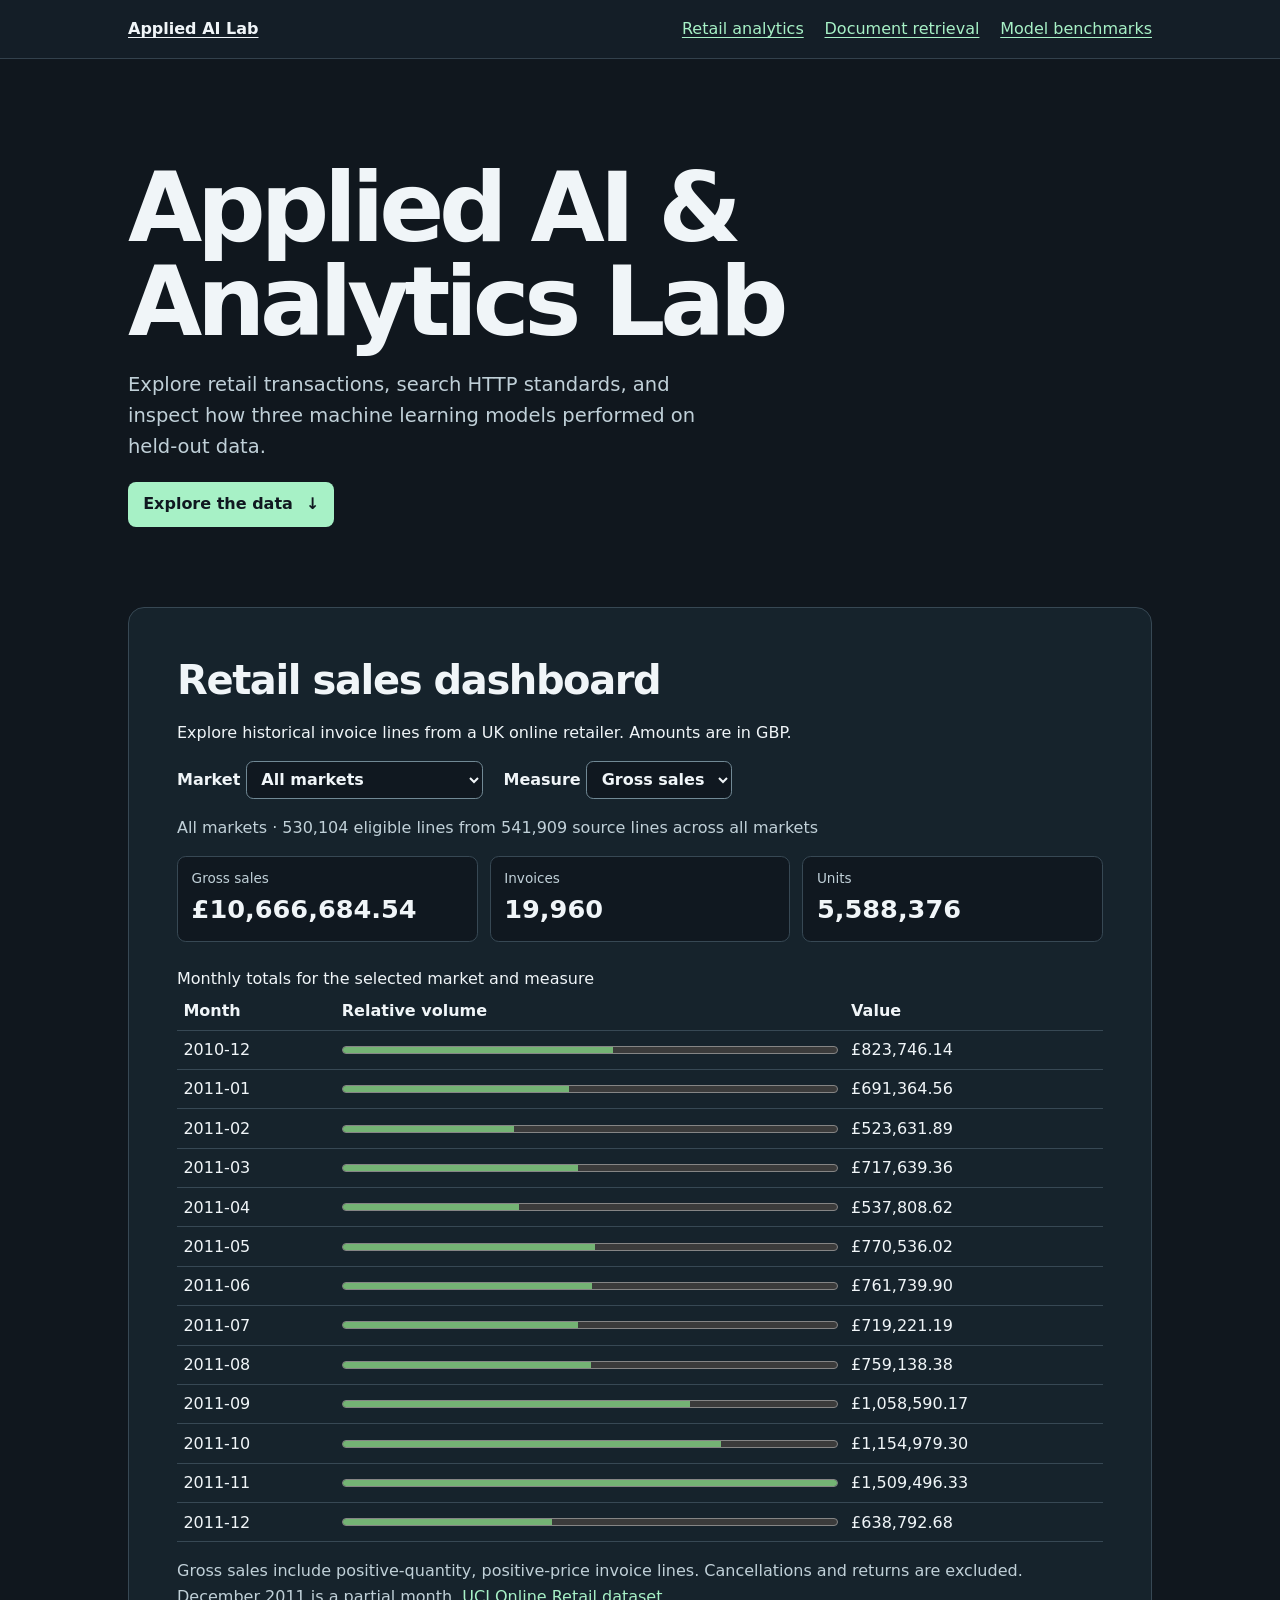
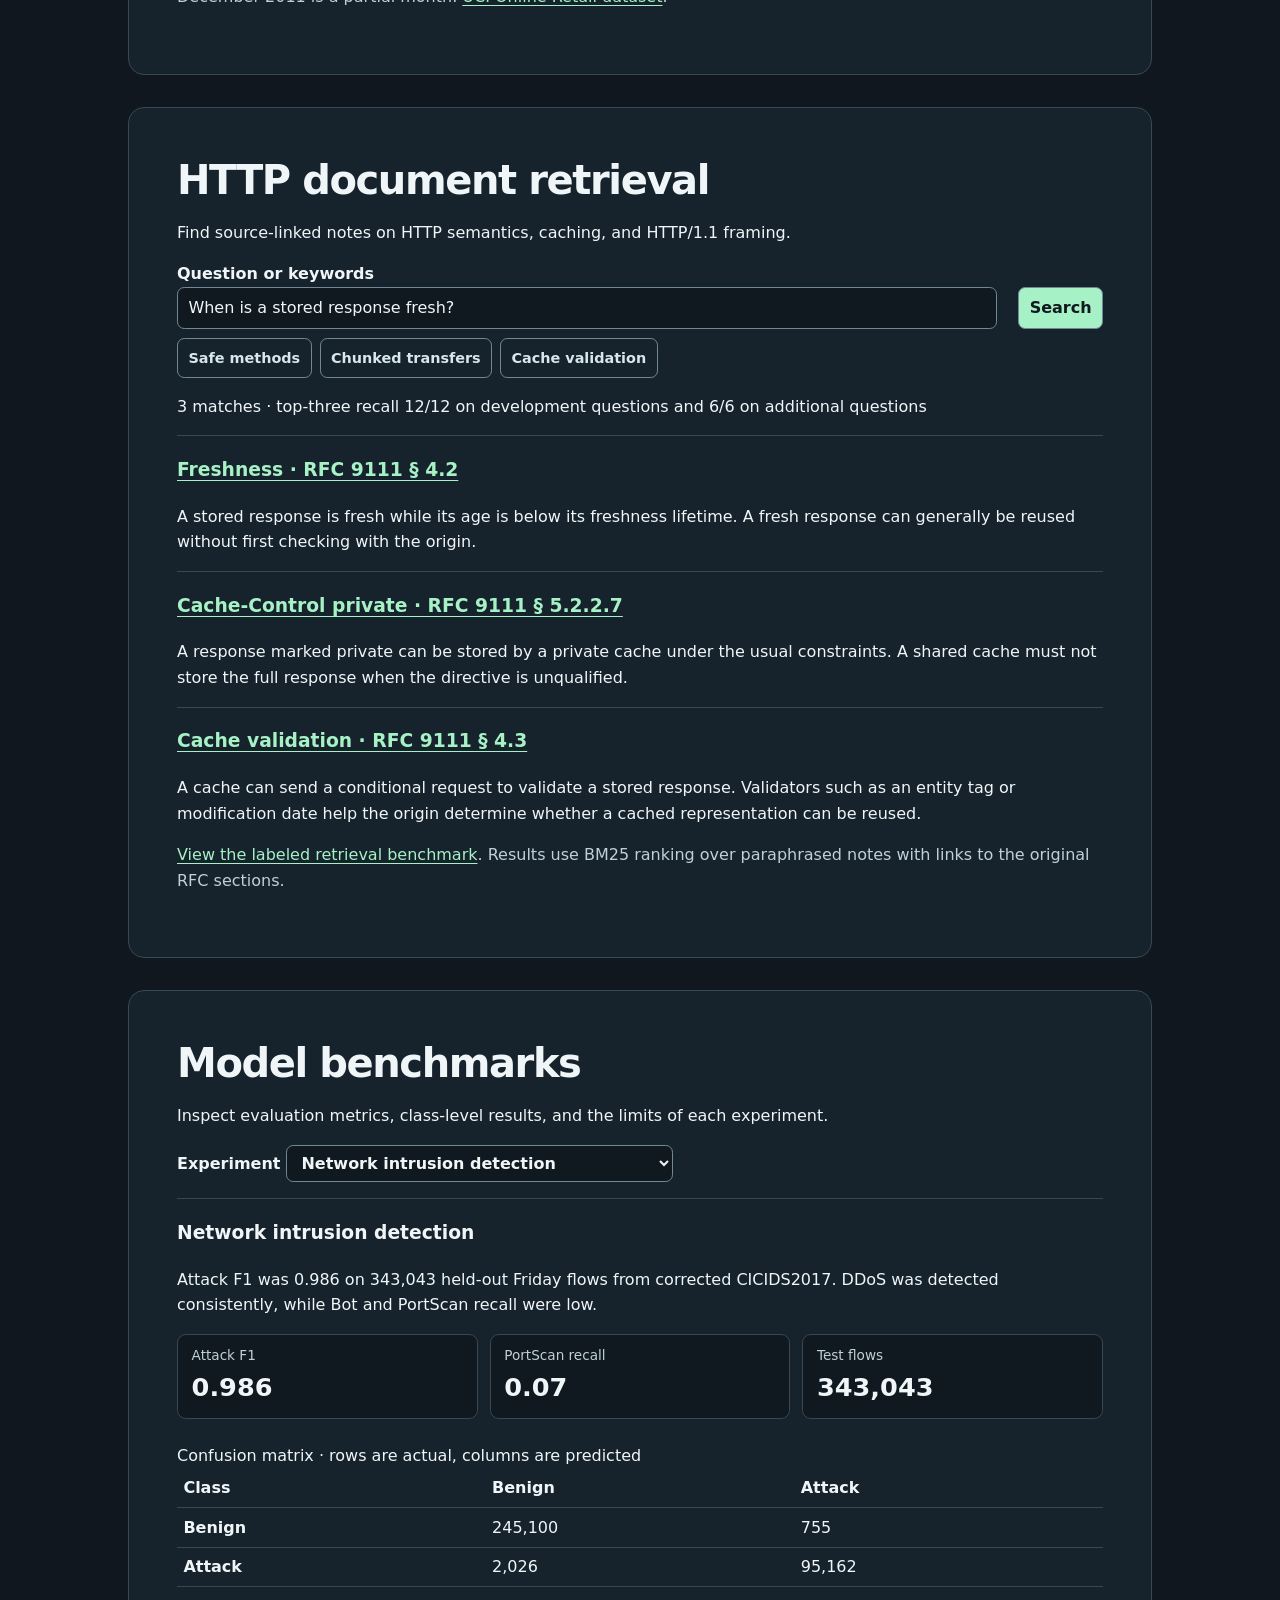
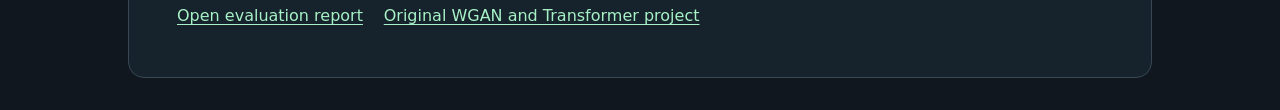
==== academic-lab/index.html @ d8a8c38d "Publish standalone academic analytics and benchmark demo" ====
<!doctype html>
<html lang="en">
<head>
  <meta charset="utf-8">
  <meta name="viewport" content="width=device-width, initial-scale=1">
  <title>Applied AI and Analytics Lab</title>
  <link rel="stylesheet" href="./style.css">
  <script type="module" src="./lab.mjs"></script>
</head>
<body>
  <header><div class="wrap">
    <nav aria-label="Projects"><a class="brand" href="#top">Applied AI Lab</a><a href="#retail">Retail analytics</a><a href="#search">Document retrieval</a><a href="#models">Model benchmarks</a></nav>
  </div></header>
  <main class="wrap">
    <div class="intro" id="top">
      <h1>Applied AI &amp;<br>Analytics Lab</h1>
      <p>Explore retail transactions, search HTTP standards, and inspect how three machine learning models performed on held-out data.</p>
      <a class="primary" href="#retail">Explore the data <span aria-hidden="true">↓</span></a>
    </div>
    <section id="retail" aria-labelledby="retail-title">
      <h2 id="retail-title">Retail sales dashboard</h2>
      <p>Explore historical invoice lines from a UK online retailer. Amounts are in GBP.</p>
      <div class="controls">
        <label>Market <select id="market"><option value="">All markets</option></select></label>
        <label>Measure <select id="measure"><option value="5">Gross sales</option><option value="3">Invoices</option><option value="4">Units</option></select></label>
      </div>
      <p id="retail-status" class="method" role="status">Loading sales aggregates…</p>
      <div class="kpis" id="retail-kpis"></div>
      <table><caption>Monthly totals for the selected market and measure</caption><thead><tr><th scope="col">Month</th><th scope="col">Relative volume</th><th scope="col">Value</th></tr></thead><tbody id="sales"></tbody></table>
      <p class="method">Gross sales include positive-quantity, positive-price invoice lines. Cancellations and returns are excluded. December 2011 is a partial month. <a href="https://archive.ics.uci.edu/dataset/352/online+retail">UCI Online Retail dataset</a>.</p>
    </section>
    <section id="search" aria-labelledby="search-title">
      <h2 id="search-title">HTTP document retrieval</h2>
      <p>Find source-linked notes on HTTP semantics, caching, and HTTP/1.1 framing.</p>
      <form id="search-form"><label for="query">Question or keywords</label><div class="controls"><input id="query" required maxlength="220" value="When is a stored response fresh?"><button>Search</button></div></form>
      <div class="examples" aria-label="Example searches"><button type="button" data-query="Which HTTP methods are safe?">Safe methods</button><button type="button" data-query="How does chunked transfer coding work?">Chunked transfers</button><button type="button" data-query="What status code says my cached representation is unchanged?">Cache validation</button></div>
      <p id="search-status" role="status">Loading search index…</p>
      <div id="results"></div>
      <p class="method"><a href="./retrieval-evaluation.json">View the labeled retrieval benchmark</a>. Results use BM25 ranking over paraphrased notes with links to the original RFC sections.</p>
    </section>
    <section id="models" aria-labelledby="models-title">
      <h2 id="models-title">Model benchmarks</h2>
      <p>Inspect evaluation metrics, class-level results, and the limits of each experiment.</p>
      <div class="controls"><label>Experiment <select id="benchmark-select"></select></label></div>
      <div id="benchmarks" aria-live="polite"><p>Loading benchmark reports…</p></div>
    </section>
  </main>
</body>
</html>
---- academic-lab/style.css ----
:root { color-scheme: dark; font: 16px/1.6 Inter, system-ui, sans-serif; background: #10171e; color: #f0f5f8; }
* { box-sizing: border-box; }
body { margin: 0; }
.wrap { width: min(92%, 64rem); margin-inline: auto; }
header { padding: 1rem 0; border-bottom: 1px solid #33414c; background: #141e27; }
.brand { margin-right: auto; font-weight: 750; color: #f0f5f8; }
.intro { padding: clamp(2.5rem, 8vw, 6.5rem) 0 clamp(1rem, 4vw, 3rem); }
.intro p { max-width: 36rem; font-size: clamp(1rem, 2vw, 1.22rem); color: #c0d0d8; }
h1 { font-size: clamp(2.7rem, 8vw, 6rem); letter-spacing: -.055em; line-height: .98; margin: 0 0 1.2rem; }
h2 { margin: 0; line-height: 1.2; font-size: clamp(1.65rem, 4vw, 2.5rem); letter-spacing: -.035em; }
nav, .controls { display: flex; flex-wrap: wrap; gap: .75rem 1.3rem; align-items: center; }
a { color: #a7f1c6; text-underline-offset: .2em; }
section { margin: 2rem 0; padding: clamp(1rem, 4vw, 3rem); background: #16232c; border: 1px solid #374854; border-radius: 1rem; }
label { font-weight: 600; }
input, select, button { font: inherit; border: 1px solid #718995; border-radius: .45rem; padding: .45rem .65rem; background: #101820; color: inherit; max-width: 100%; }
input { flex: 1 1 14rem; min-width: 0; }
button { background: #a7f1c6; color: #101820; font-weight: 700; cursor: pointer; }
.primary { display: inline-flex; gap: .8rem; background: #a7f1c6; color: #101820; padding: .6rem .95rem; border-radius: .5rem; text-decoration: none; font-weight: 750; }
.examples { display: flex; flex-wrap: wrap; gap: .5rem; margin-top: .6rem; }
.examples button { color: #d7e7ec; background: transparent; font-size: .9rem; }
.kpis { display: grid; grid-template-columns: repeat(auto-fit, minmax(min(10rem, 100%), 1fr)); gap: .75rem; margin: 1rem 0 1.5rem; }
.kpi { background: #101820; border: 1px solid #374854; border-radius: .55rem; padding: .65rem .85rem; }
.kpi span, .kpi strong { display: block; }
.kpi span { font-size: .85rem; color: #c0d0d8; }
.kpi strong { font-size: clamp(1.15rem, 3vw, 1.6rem); font-variant-numeric: tabular-nums; overflow-wrap: anywhere; }
table { width: 100%; border-collapse: collapse; font-variant-numeric: tabular-nums; }
caption, th { text-align: left; }
th, td { padding: .4rem; border-bottom: 1px solid #374854; }
#sales td:nth-child(2) { width: 55%; }
meter { display: block; width: 100%; accent-color: #a7f1c6; }
.method { color: #c0d0d8; }
#results article, #benchmarks article { border-top: 1px solid #374854; margin-top: 1rem; }
#benchmarks table { table-layout: fixed; margin-bottom: 1rem; }
#benchmarks th { overflow-wrap: anywhere; }
:focus-visible { outline: 3px solid #f8d882; outline-offset: 3px; }
@media (max-width: 600px) {
  .brand { width: 100%; }
  nav { gap: .4rem .85rem; font-size: .9rem; }
  #sales td:nth-child(2) { width: 33%; }
  #benchmarks th, #benchmarks td { padding-inline: .2rem; font-size: .82rem; }
}
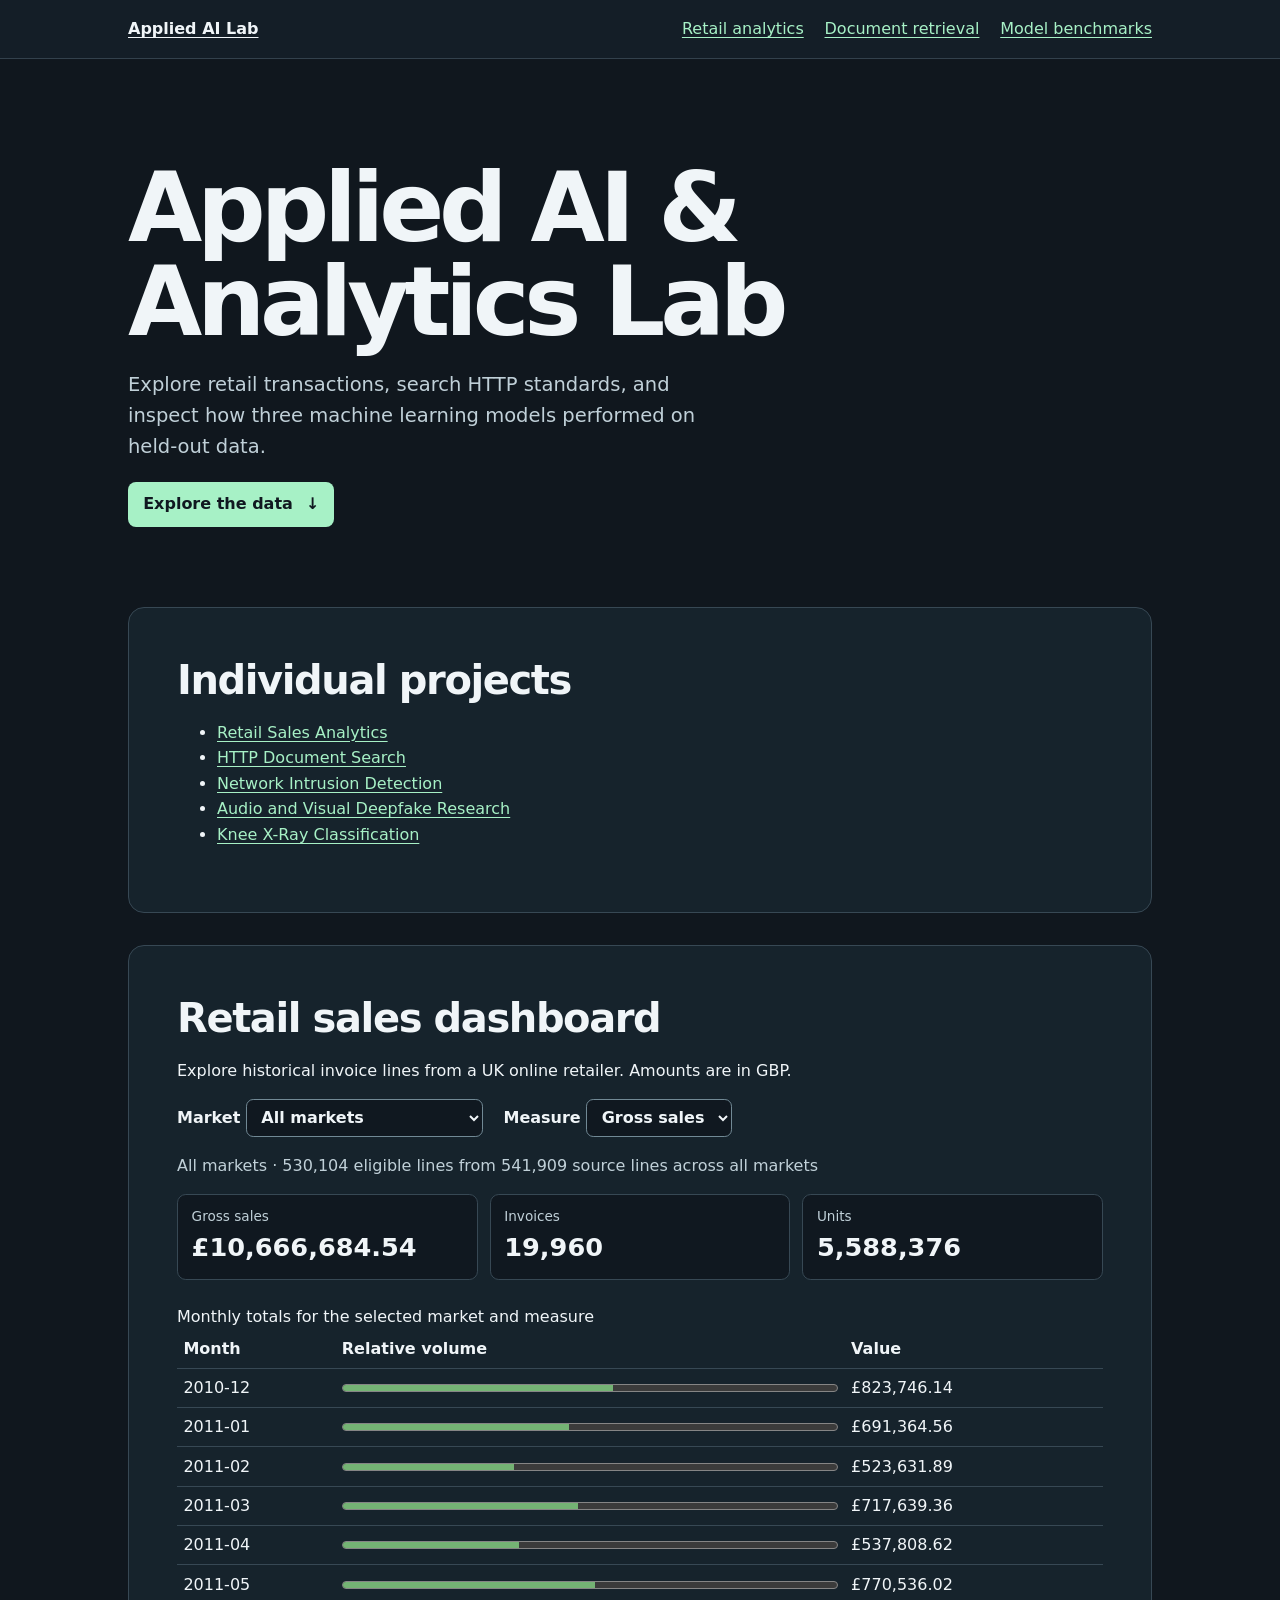
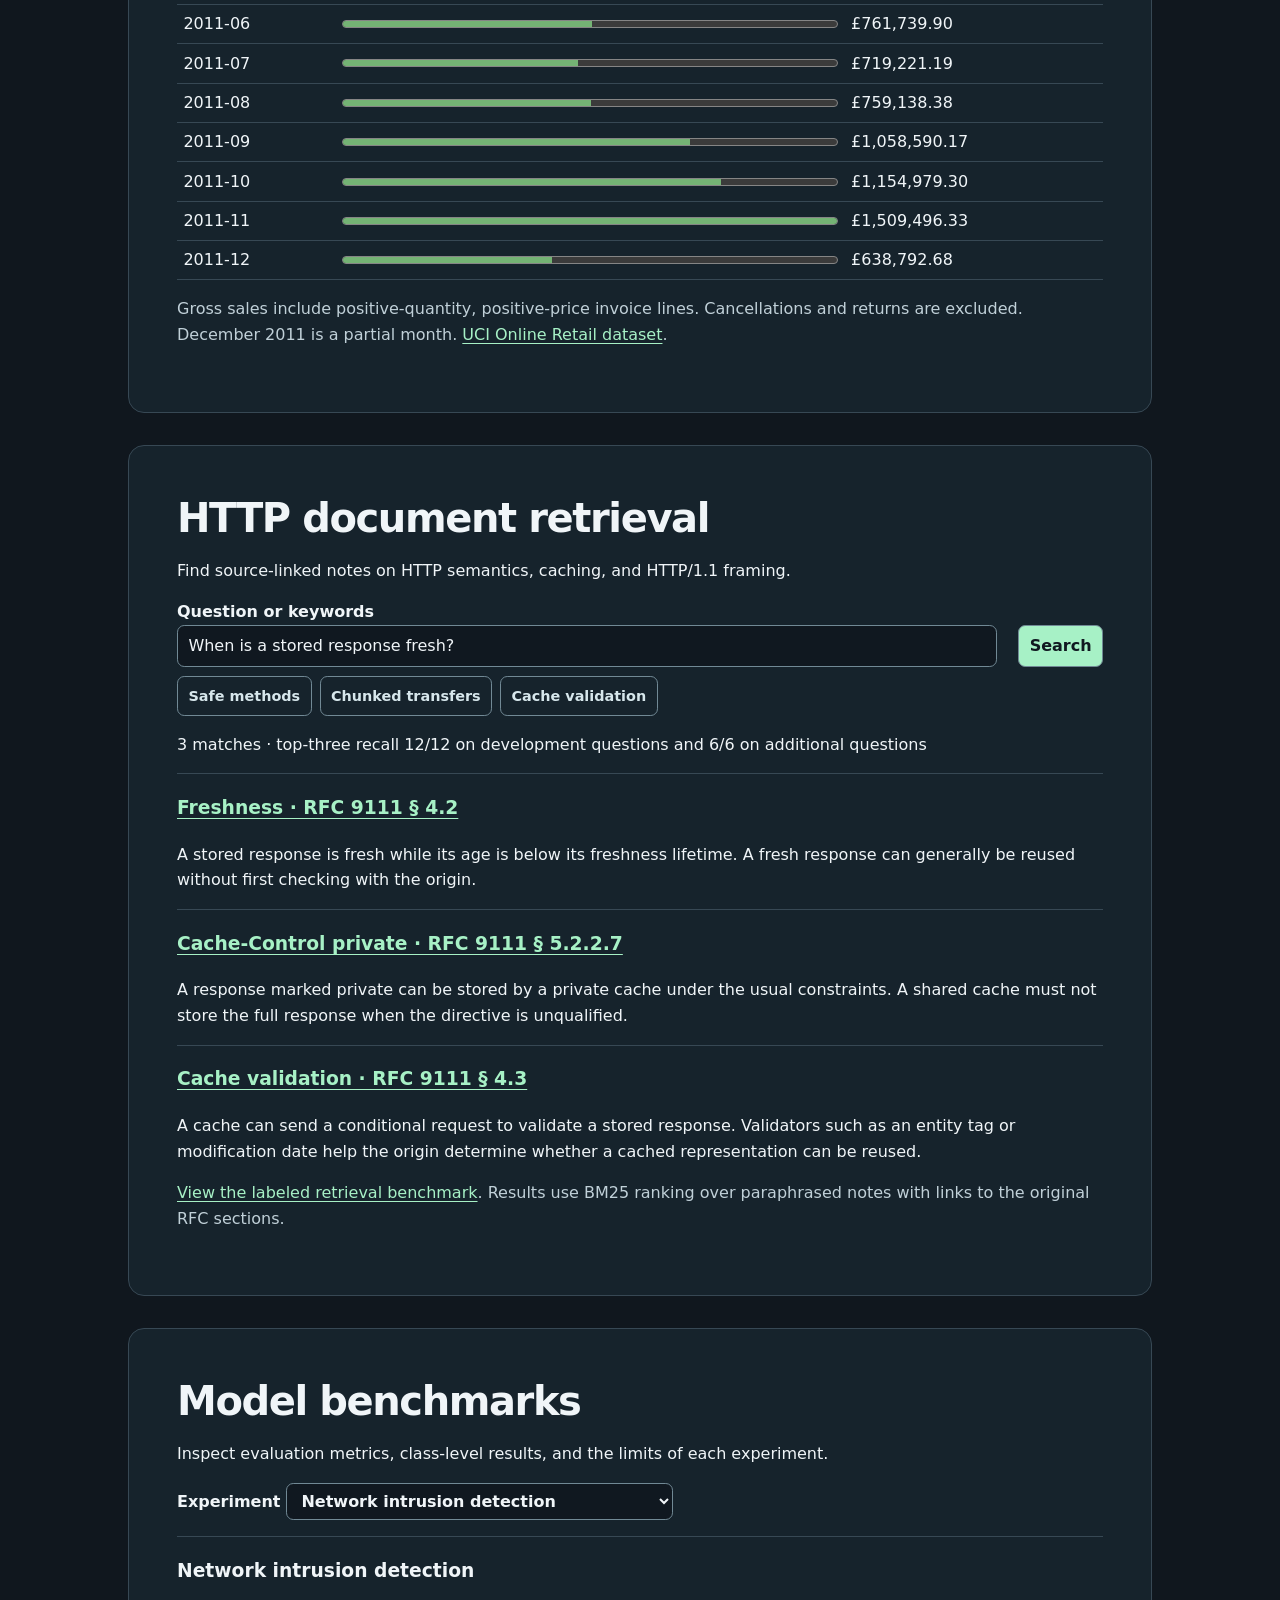
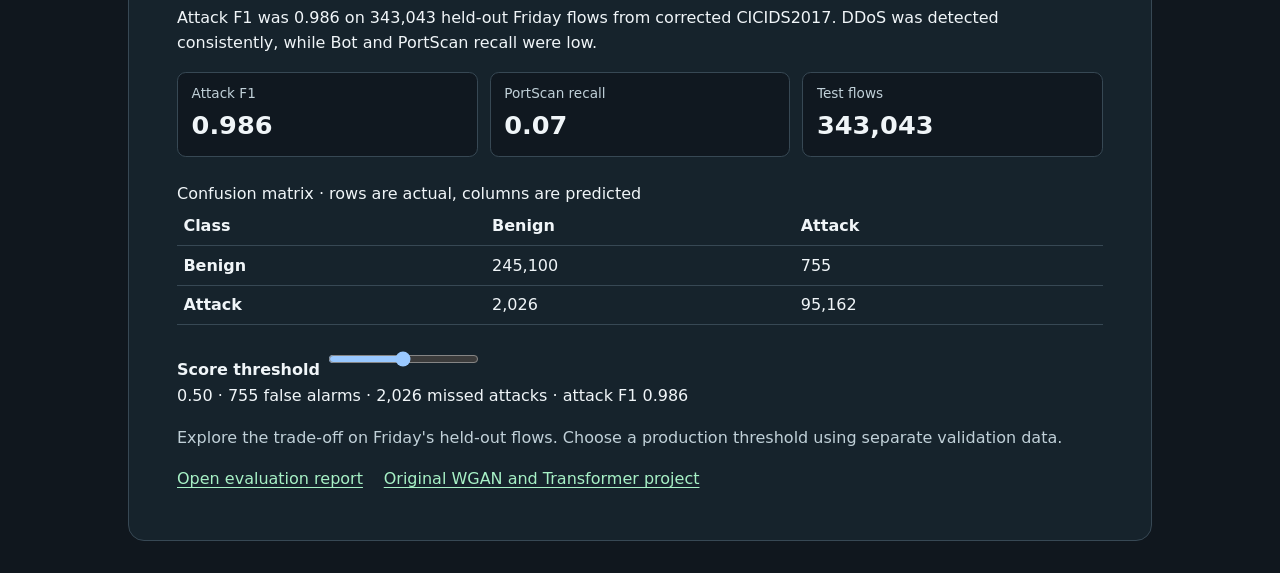
==== commit 13ded0de: "Publish individual academic demos and diagnostic tools" ====
--- a/academic-lab/index.html
+++ b/academic-lab/index.html
@@ -17,6 +17,16 @@
       <p>Explore retail transactions, search HTTP standards, and inspect how three machine learning models performed on held-out data.</p>
       <a class="primary" href="#retail">Explore the data <span aria-hidden="true">↓</span></a>
     </div>
+    <section aria-labelledby="individual-title">
+      <h2 id="individual-title">Individual projects</h2>
+      <ul>
+        <li><a href="./retail/">Retail Sales Analytics</a></li>
+        <li><a href="./document-search/">HTTP Document Search</a></li>
+        <li><a href="./intrusion-detection/">Network Intrusion Detection</a></li>
+        <li><a href="./deepfake-detection/">Audio and Visual Deepfake Research</a></li>
+        <li><a href="./bone-density/">Knee X-Ray Classification</a></li>
+      </ul>
+    </section>
     <section id="retail" aria-labelledby="retail-title">
       <h2 id="retail-title">Retail sales dashboard</h2>
       <p>Explore historical invoice lines from a UK online retailer. Amounts are in GBP.</p>
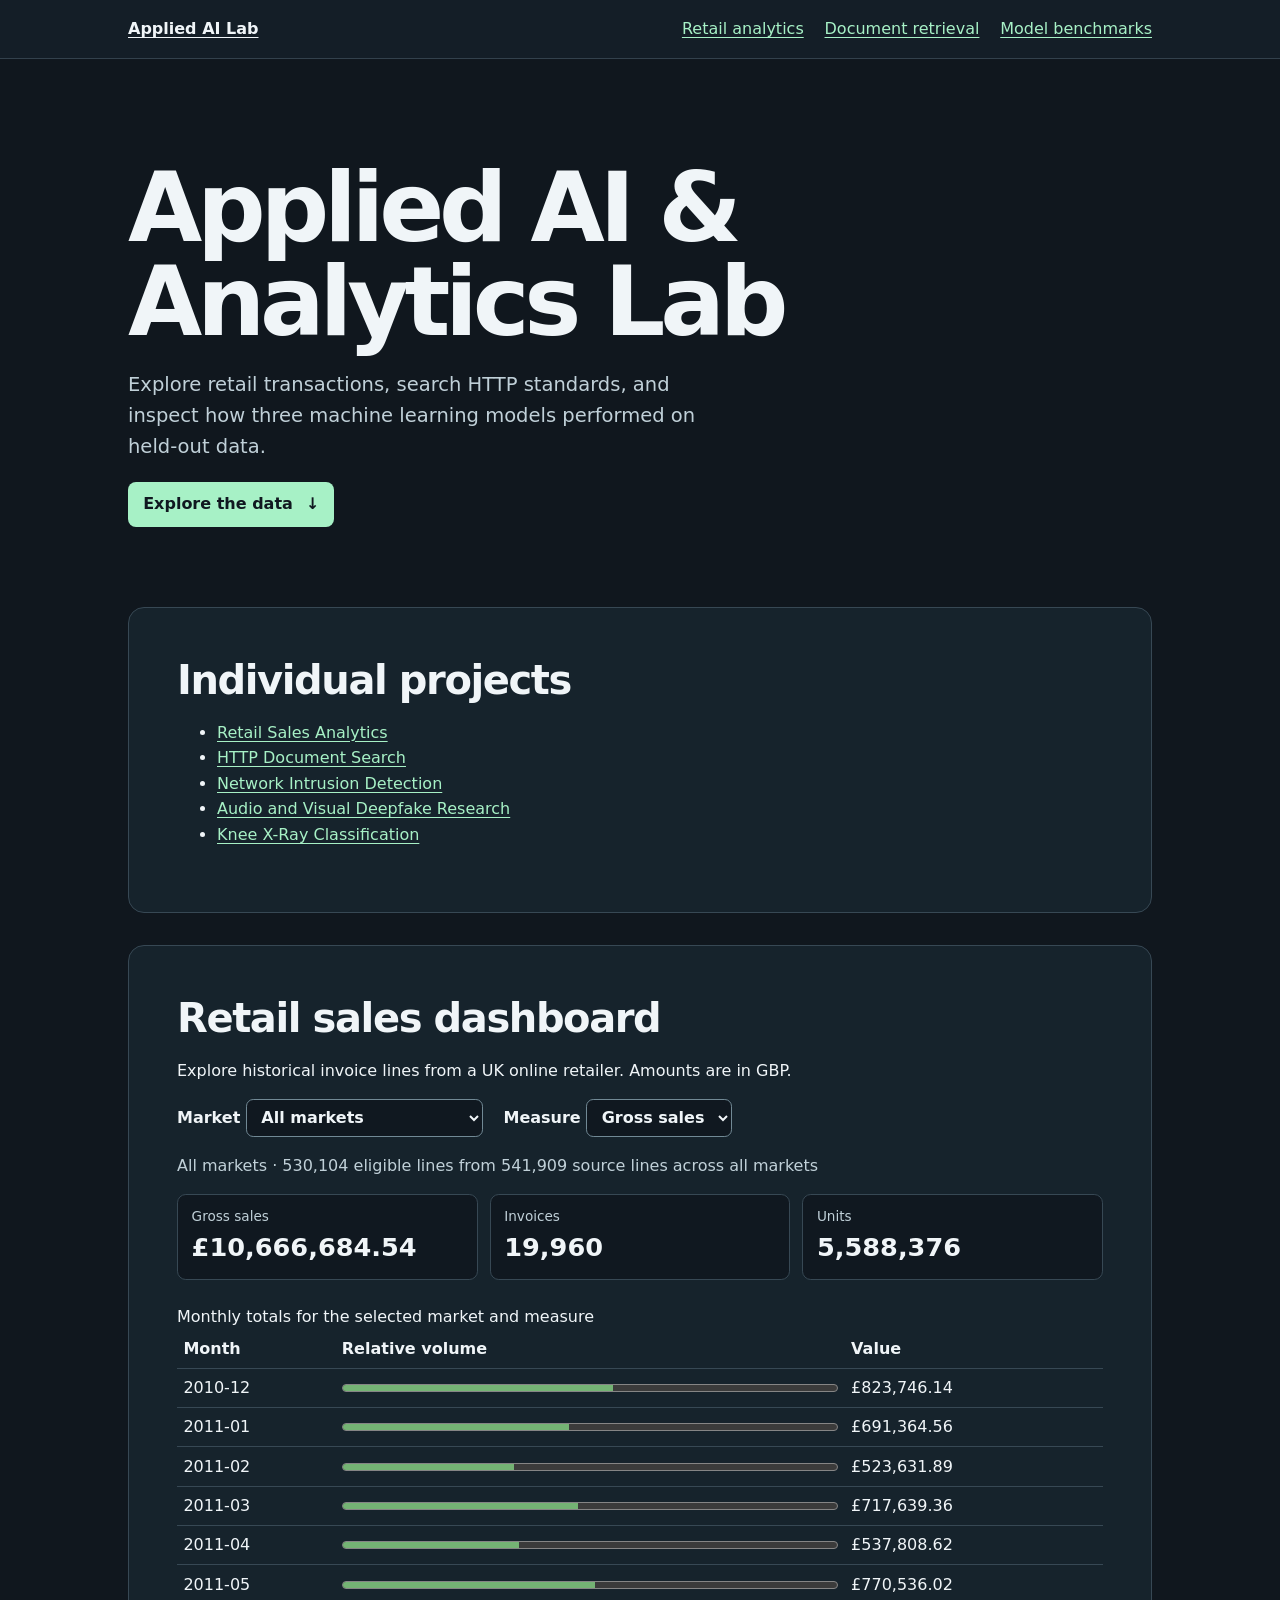
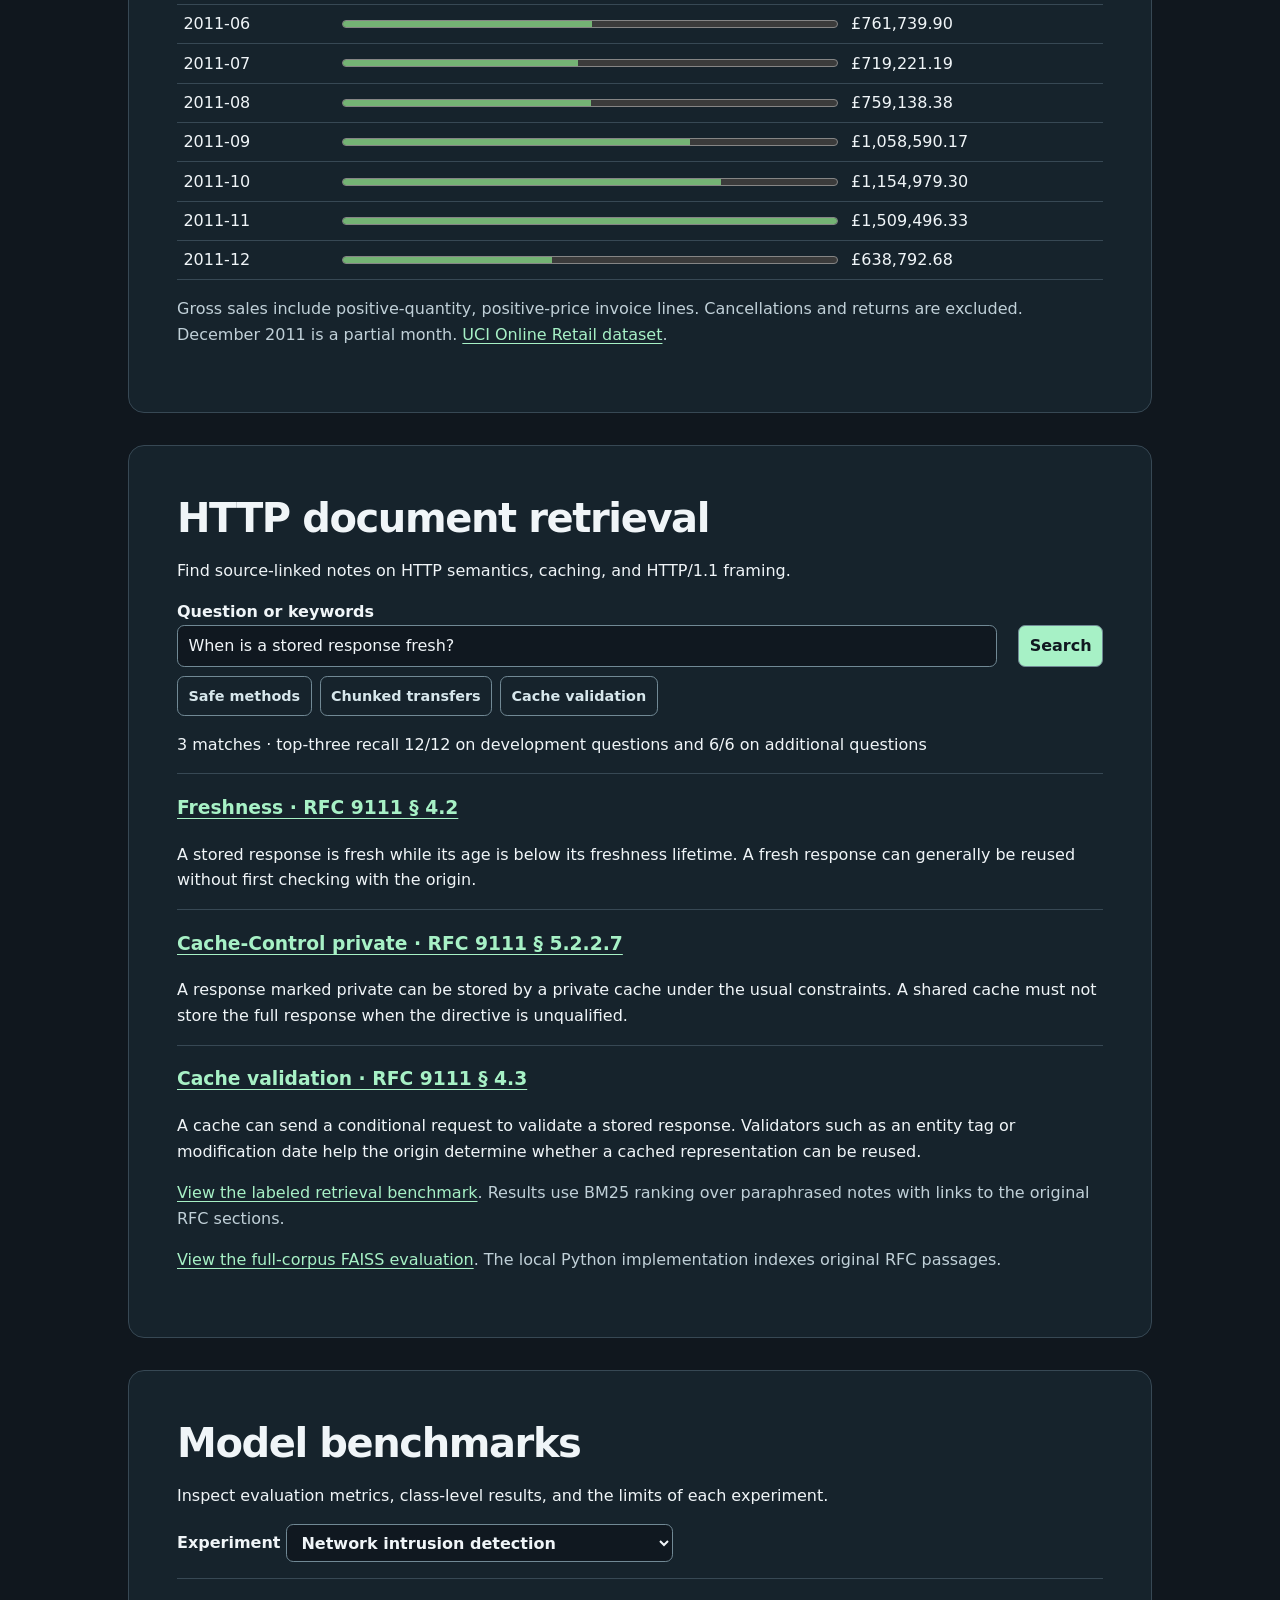
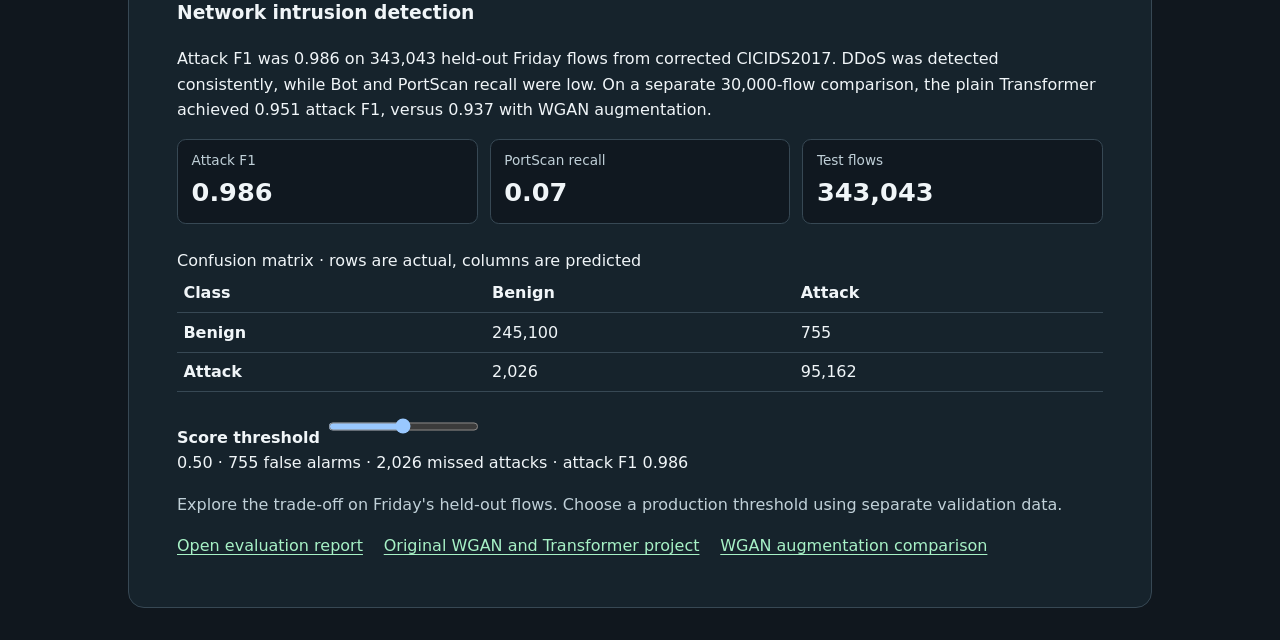
==== commit 2b83cf0a: "Publish reproducible WGAN, EfficientNet and FAISS evaluations" ====
--- a/academic-lab/index.html
+++ b/academic-lab/index.html
@@ -47,6 +47,7 @@
       <p id="search-status" role="status">Loading search index…</p>
       <div id="results"></div>
       <p class="method"><a href="./retrieval-evaluation.json">View the labeled retrieval benchmark</a>. Results use BM25 ranking over paraphrased notes with links to the original RFC sections.</p>
+      <p class="method"><a href="./faiss-evaluation.json">View the full-corpus FAISS evaluation</a>. The local Python implementation indexes original RFC passages.</p>
     </section>
     <section id="models" aria-labelledby="models-title">
       <h2 id="models-title">Model benchmarks</h2>
